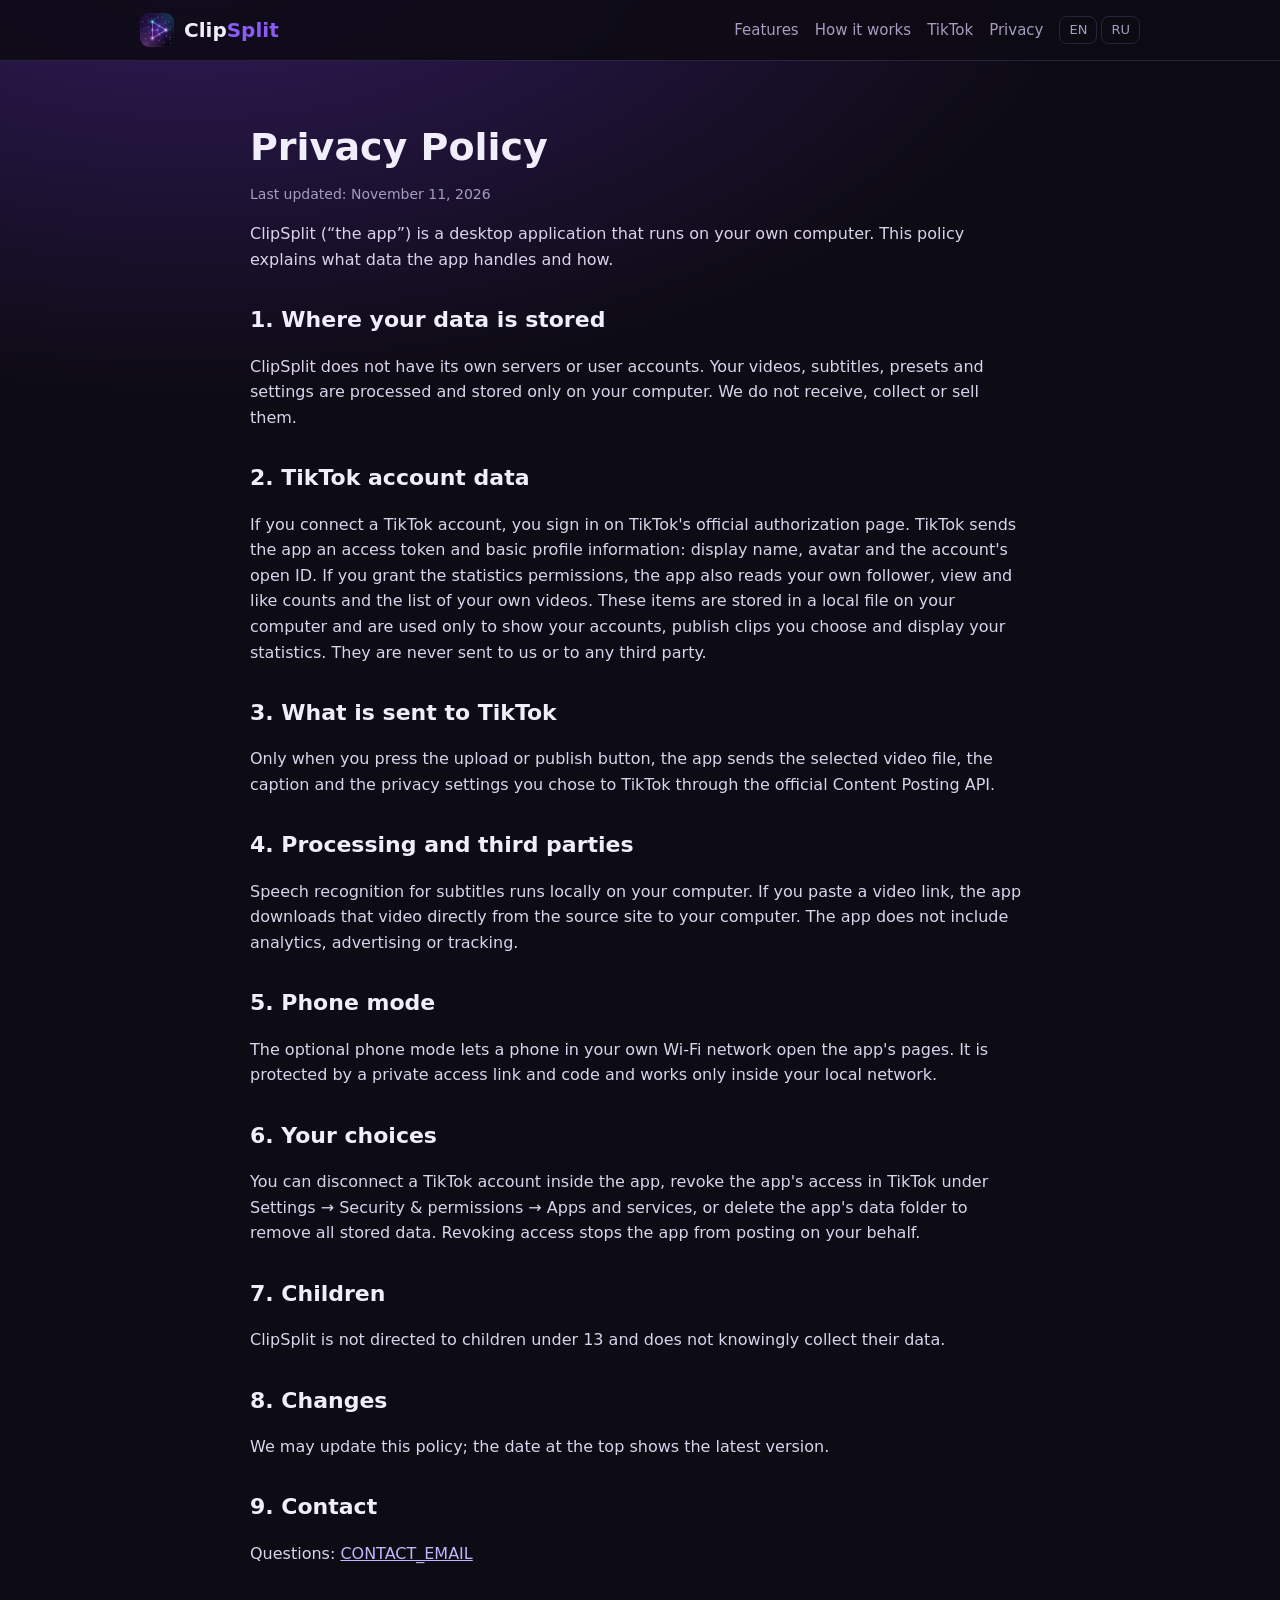
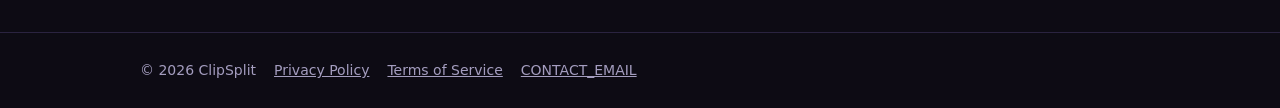
==== privacy.html @ 2b384374 "ClipSplit website" ====
<!doctype html>
<html lang="en" data-l="en"><head><meta charset="utf-8">
<meta name="viewport" content="width=device-width,initial-scale=1">
<title>ClipSplit — Privacy Policy</title>
<meta name="description" content="How ClipSplit handles your data.">
<link rel="icon" href="favicon.ico" sizes="any">
<link rel="icon" type="image/png" sizes="32x32" href="favicon-32.png">
<link rel="icon" type="image/png" sizes="192x192" href="favicon-192.png">
<link rel="apple-touch-icon" href="apple-touch-icon.png">
<meta name="theme-color" content="#0d0b14">
<meta property="og:title" content="ClipSplit — Privacy Policy"><meta property="og:description" content="How ClipSplit handles your data."><meta property="og:image" content="icon-512.png">
<link rel="stylesheet" href="style.css">
<script src="lang.js"></script></head><body>
<header><div class="wrap"><a class="brand" href="./"><img src="favicon-192.png" alt="ClipSplit logo" width="34" height="34"><b class="bt">Clip<span>Split</span></b></a>
<nav><a class="h" href="./#features"><span lang="en">Features</span><span lang="ru">Возможности</span></a><a class="h" href="./#how"><span lang="en">How it works</span><span lang="ru">Как работает</span></a><a class="h" href="./#tiktok">TikTok</a><a class="h" href="privacy.html"><span lang="en">Privacy</span><span lang="ru">Конфиденциальность</span></a><div class="lg"><button data-l="en">EN</button><button data-l="ru">RU</button></div></nav></div></header>

<main class="wrap doc">
<div lang="en">
<h1>Privacy Policy</h1><p class="upd">Last updated: November 11, 2026</p>
<p>ClipSplit (“the app”) is a desktop application that runs on your own computer. This policy explains what data the app handles and how.</p>
<h2>1. Where your data is stored</h2>
<p>ClipSplit does not have its own servers or user accounts. Your videos, subtitles, presets and settings are processed and stored only on your computer. We do not receive, collect or sell them.</p>
<h2>2. TikTok account data</h2>
<p>If you connect a TikTok account, you sign in on TikTok's official authorization page. TikTok sends the app an access token and basic profile information: display name, avatar and the account's open ID. If you grant the statistics permissions, the app also reads your own follower, view and like counts and the list of your own videos. These items are stored in a local file on your computer and are used only to show your accounts, publish clips you choose and display your statistics. They are never sent to us or to any third party.</p>
<h2>3. What is sent to TikTok</h2>
<p>Only when you press the upload or publish button, the app sends the selected video file, the caption and the privacy settings you chose to TikTok through the official Content Posting API.</p>
<h2>4. Processing and third parties</h2>
<p>Speech recognition for subtitles runs locally on your computer. If you paste a video link, the app downloads that video directly from the source site to your computer. The app does not include analytics, advertising or tracking.</p>
<h2>5. Phone mode</h2>
<p>The optional phone mode lets a phone in your own Wi-Fi network open the app's pages. It is protected by a private access link and code and works only inside your local network.</p>
<h2>6. Your choices</h2>
<p>You can disconnect a TikTok account inside the app, revoke the app's access in TikTok under Settings → Security &amp; permissions → Apps and services, or delete the app's data folder to remove all stored data. Revoking access stops the app from posting on your behalf.</p>
<h2>7. Children</h2>
<p>ClipSplit is not directed to children under 13 and does not knowingly collect their data.</p>
<h2>8. Changes</h2>
<p>We may update this policy; the date at the top shows the latest version.</p>
<h2>9. Contact</h2>
<p>Questions: <a href="mailto:CONTACT_EMAIL">CONTACT_EMAIL</a></p>
</div>
<div lang="ru">
<h1>Политика конфиденциальности</h1><p class="upd">Обновлено: 11 ноября 2026</p>
<p>ClipSplit («приложение») — программа, которая работает на вашем компьютере. Здесь описано, какие данные она обрабатывает и как.</p>
<h2>1. Где хранятся данные</h2>
<p>У ClipSplit нет собственных серверов и учётных записей. Ваши видео, субтитры, пресеты и настройки обрабатываются и хранятся только на вашем компьютере. Мы их не получаем, не собираем и не продаём.</p>
<h2>2. Данные аккаунта TikTok</h2>
<p>При подключении аккаунта вы входите на официальной странице авторизации TikTok. TikTok передаёт приложению токен доступа и базовые данные профиля: имя, аватар и open ID. Если вы разрешили статистику, приложение также читает количество ваших подписчиков, просмотров, лайков и список ваших собственных видео. Эти данные хранятся в локальном файле на вашем компьютере и нужны только чтобы показывать ваши аккаунты, публиковать выбранные вами ролики и показывать статистику. Нам и третьим лицам они не передаются.</p>
<h2>3. Что отправляется в TikTok</h2>
<p>Только когда вы нажимаете кнопку загрузки или публикации, приложение отправляет в TikTok через официальный Content Posting API выбранный видеофайл, описание и выбранные вами настройки приватности.</p>
<h2>4. Обработка и третьи стороны</h2>
<p>Распознавание речи для субтитров работает на вашем компьютере. Если вы вставили ссылку на видео, приложение скачивает его напрямую с сайта-источника на ваш компьютер. В приложении нет аналитики, рекламы и трекеров.</p>
<h2>5. Режим телефона</h2>
<p>Необязательный режим телефона позволяет открыть страницы приложения с телефона в вашей Wi-Fi сети. Он защищён личной ссылкой и кодом доступа и работает только внутри локальной сети.</p>
<h2>6. Ваши возможности</h2>
<p>Вы можете отключить аккаунт TikTok в приложении, отозвать доступ в TikTok (Настройки → Безопасность и разрешения → Приложения и сервисы) или удалить папку данных приложения, чтобы стереть всё сохранённое. После отзыва доступа приложение не сможет публиковать от вашего имени.</p>
<h2>7. Дети</h2>
<p>ClipSplit не предназначен для детей младше 13 лет и сознательно не собирает их данные.</p>
<h2>8. Изменения</h2>
<p>Мы можем обновлять эту политику; дата вверху показывает актуальную версию.</p>
<h2>9. Контакты</h2>
<p>Вопросы: <a href="mailto:CONTACT_EMAIL">CONTACT_EMAIL</a></p>
</div></main><footer><div class="wrap"><span>© 2026 ClipSplit</span><a href="privacy.html"><span lang="en">Privacy Policy</span><span lang="ru">Политика конфиденциальности</span></a><a href="terms.html"><span lang="en">Terms of Service</span><span lang="ru">Условия использования</span></a><a href="mailto:CONTACT_EMAIL">CONTACT_EMAIL</a></div></footer></body></html>
---- style.css ----
:root{--bg:#0d0b14;--card:#171225;--line:#2a2340;--tx:#f1eefb;--mu:#a49dbf;--ac:#8b5cf6;--ac2:#d946ef}
*{box-sizing:border-box}
html{scroll-behavior:smooth}
body{margin:0;background:radial-gradient(900px 480px at 15% -5%,rgba(124,58,237,.35),transparent),var(--bg);color:var(--tx);font:16px/1.6 system-ui,-apple-system,"Segoe UI",Roboto,sans-serif}
a{color:#c4b5fd}
.wrap{max-width:1040px;margin:0 auto;padding:0 20px}
header{position:sticky;top:0;z-index:10;background:rgba(13,11,20,.88);backdrop-filter:blur(10px);border-bottom:1px solid var(--line)}
header .wrap{display:flex;align-items:center;gap:18px;height:60px}
.brand{display:flex;align-items:center;gap:10px;color:var(--tx);text-decoration:none;font-weight:800;font-size:20px}
.brand img{width:34px;height:34px;border-radius:9px}.brand .bt{font-weight:800}.brand .bt span{color:var(--ac)}
nav{margin-left:auto;display:flex;gap:16px;align-items:center;font-size:15px}
nav a{color:var(--mu);text-decoration:none}nav a:hover{color:var(--tx)}
.lg{display:flex;gap:4px}.lg button{font:inherit;font-size:13px;color:var(--mu);background:none;border:1px solid var(--line);border-radius:8px;padding:3px 9px;cursor:pointer}.lg button.on{color:#fff;background:var(--ac);border-color:var(--ac)}
html[data-l=en] [lang=ru],html[data-l=ru] [lang=en]{display:none!important}
.hero{padding:70px 0 40px;text-align:center}
.hero img.ic{width:128px;height:128px;border-radius:30px;box-shadow:0 18px 50px rgba(139,92,246,.45)}
h1{font-size:clamp(34px,6vw,54px);line-height:1.1;margin:22px 0 14px}
h1 em{font-style:normal;background:linear-gradient(90deg,#c4b5fd,#67e8f9);-webkit-background-clip:text;background-clip:text;color:transparent}
.lead{max-width:680px;margin:0 auto;color:var(--mu);font-size:18px}
.btns{margin-top:28px;display:flex;gap:12px;justify-content:center;flex-wrap:wrap}
.btn{display:inline-block;padding:13px 22px;border-radius:14px;font-weight:700;text-decoration:none;color:#fff;background:linear-gradient(135deg,var(--ac),var(--ac2))}
.btn.s{background:#231c38;color:var(--tx);border:1px solid var(--line)}
section{padding:46px 0}
h2{font-size:30px;margin:0 0 8px}.sub{color:var(--mu);margin:0 0 26px}
.grid{display:grid;grid-template-columns:repeat(auto-fit,minmax(260px,1fr));gap:16px}
.card{background:var(--card);border:1px solid var(--line);border-radius:18px;padding:20px}
.card h3{margin:0 0 6px;font-size:18px}.card p{margin:0;color:var(--mu);font-size:15px}
.card .n{font-size:26px}
.shots{display:grid;grid-template-columns:repeat(auto-fit,minmax(300px,1fr));gap:18px}
.shots figure{margin:0}.shots img{width:100%;height:auto;border-radius:14px;border:1px solid var(--line);display:block}
.shots figcaption{color:var(--mu);font-size:14px;margin-top:8px}
.steps{counter-reset:s;display:grid;gap:12px;padding:0;list-style:none}
.steps li{counter-increment:s;background:var(--card);border:1px solid var(--line);border-radius:14px;padding:14px 16px 14px 56px;position:relative}
.steps li:before{content:counter(s);position:absolute;left:14px;top:12px;width:30px;height:30px;border-radius:50%;background:linear-gradient(135deg,var(--ac),var(--ac2));display:flex;align-items:center;justify-content:center;font-weight:800}
table{width:100%;border-collapse:collapse;font-size:15px}td,th{border-bottom:1px solid var(--line);padding:10px 8px;text-align:left;vertical-align:top}th{color:var(--mu);font-weight:600}
footer{border-top:1px solid var(--line);margin-top:30px;padding:26px 0;color:var(--mu);font-size:14px}
footer .wrap{display:flex;gap:18px;flex-wrap:wrap;align-items:center}footer a{color:var(--mu)}
.doc{padding:44px 0 20px;max-width:780px}.doc h1{font-size:38px;text-align:left}.doc h2{font-size:22px;margin-top:30px}.doc p,.doc li{color:#d9d4ec}.doc .upd{color:var(--mu);font-size:14px}
@media(max-width:640px){nav a.h{display:none}.hero{padding:44px 0 20px}}
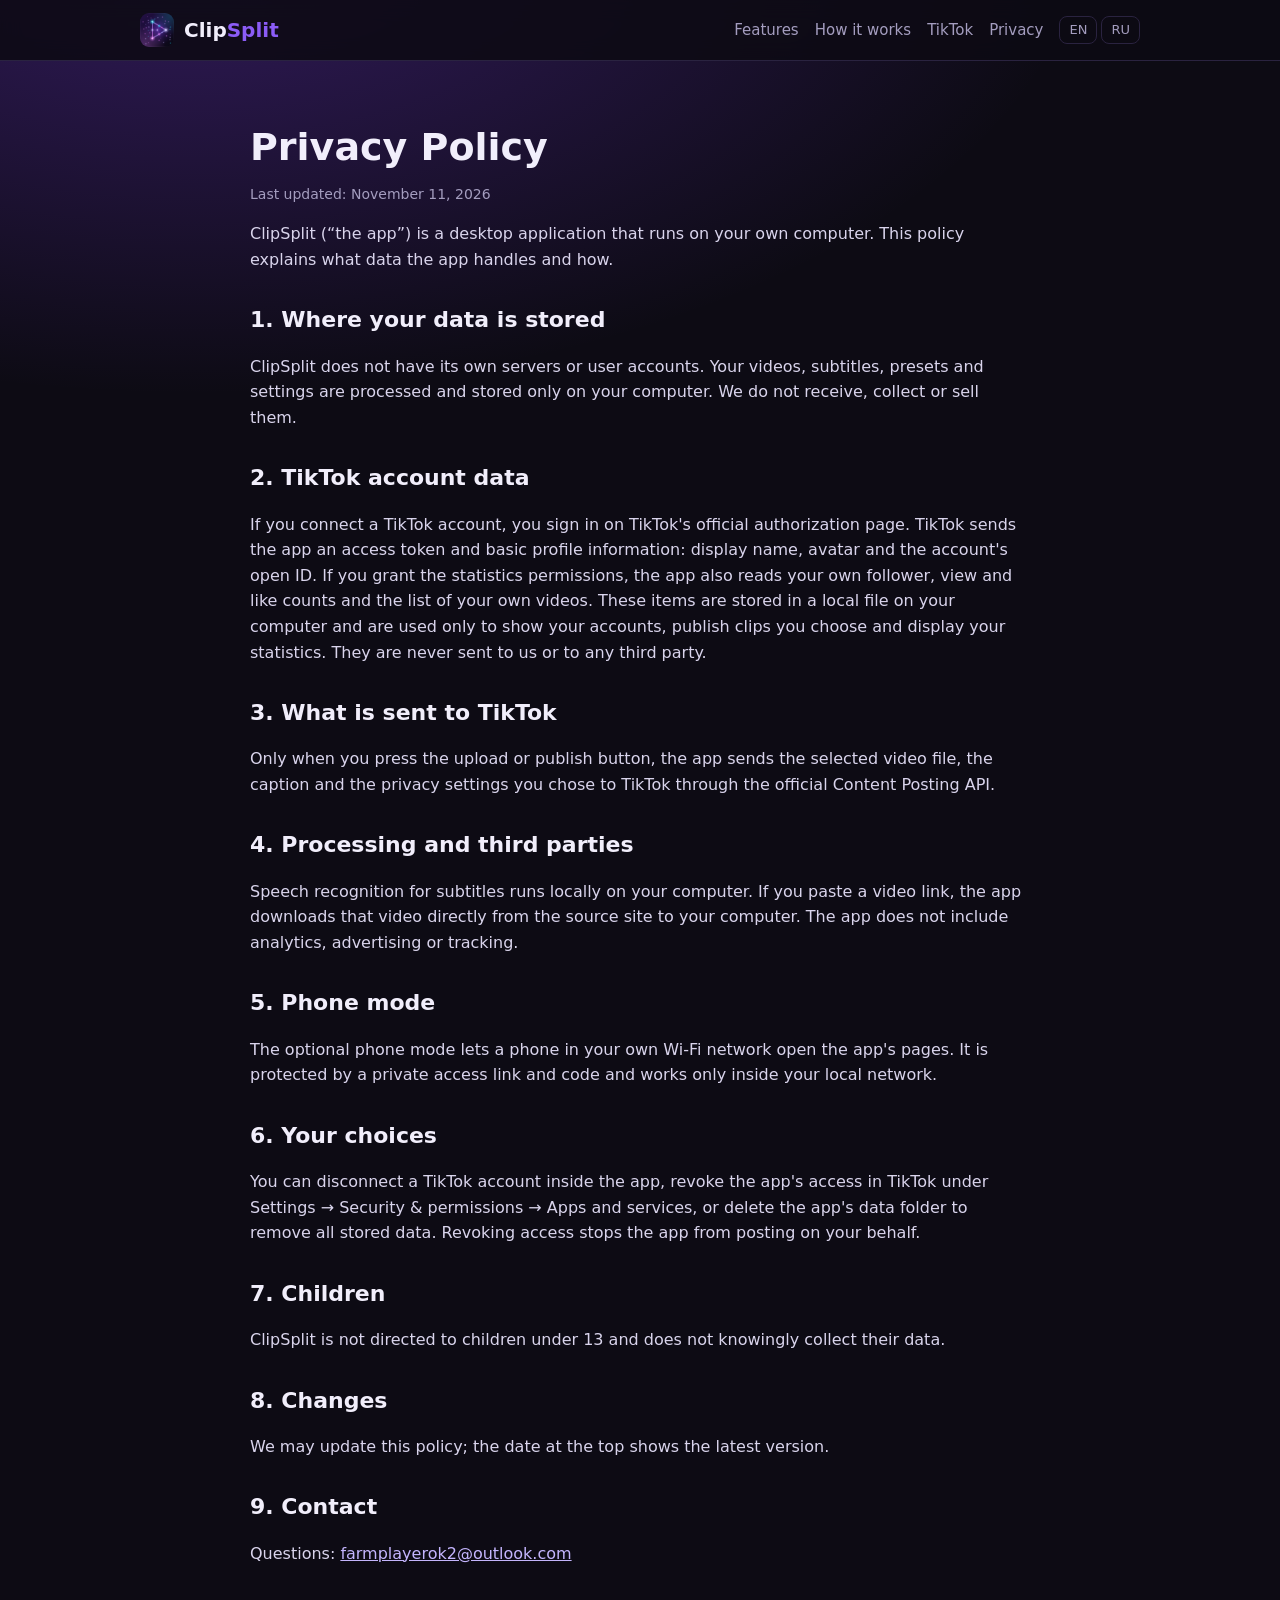
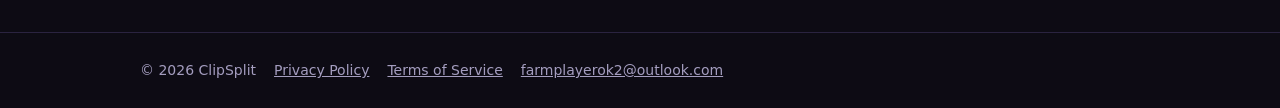
==== commit 65aff815: "Add contact email" ====
--- a/privacy.html
+++ b/privacy.html
@@ -35,7 +35,7 @@
 <h2>8. Changes</h2>
 <p>We may update this policy; the date at the top shows the latest version.</p>
 <h2>9. Contact</h2>
-<p>Questions: <a href="mailto:CONTACT_EMAIL">CONTACT_EMAIL</a></p>
+<p>Questions: <a href="mailto:farmplayerok2@outlook.com">farmplayerok2@outlook.com</a></p>
 </div>
 <div lang="ru">
 <h1>Политика конфиденциальности</h1><p class="upd">Обновлено: 11 ноября 2026</p>
@@ -57,5 +57,5 @@
 <h2>8. Изменения</h2>
 <p>Мы можем обновлять эту политику; дата вверху показывает актуальную версию.</p>
 <h2>9. Контакты</h2>
-<p>Вопросы: <a href="mailto:CONTACT_EMAIL">CONTACT_EMAIL</a></p>
-</div></main><footer><div class="wrap"><span>© 2026 ClipSplit</span><a href="privacy.html"><span lang="en">Privacy Policy</span><span lang="ru">Политика конфиденциальности</span></a><a href="terms.html"><span lang="en">Terms of Service</span><span lang="ru">Условия использования</span></a><a href="mailto:CONTACT_EMAIL">CONTACT_EMAIL</a></div></footer></body></html>+<p>Вопросы: <a href="mailto:farmplayerok2@outlook.com">farmplayerok2@outlook.com</a></p>
+</div></main><footer><div class="wrap"><span>© 2026 ClipSplit</span><a href="privacy.html"><span lang="en">Privacy Policy</span><span lang="ru">Политика конфиденциальности</span></a><a href="terms.html"><span lang="en">Terms of Service</span><span lang="ru">Условия использования</span></a><a href="mailto:farmplayerok2@outlook.com">farmplayerok2@outlook.com</a></div></footer></body></html>
